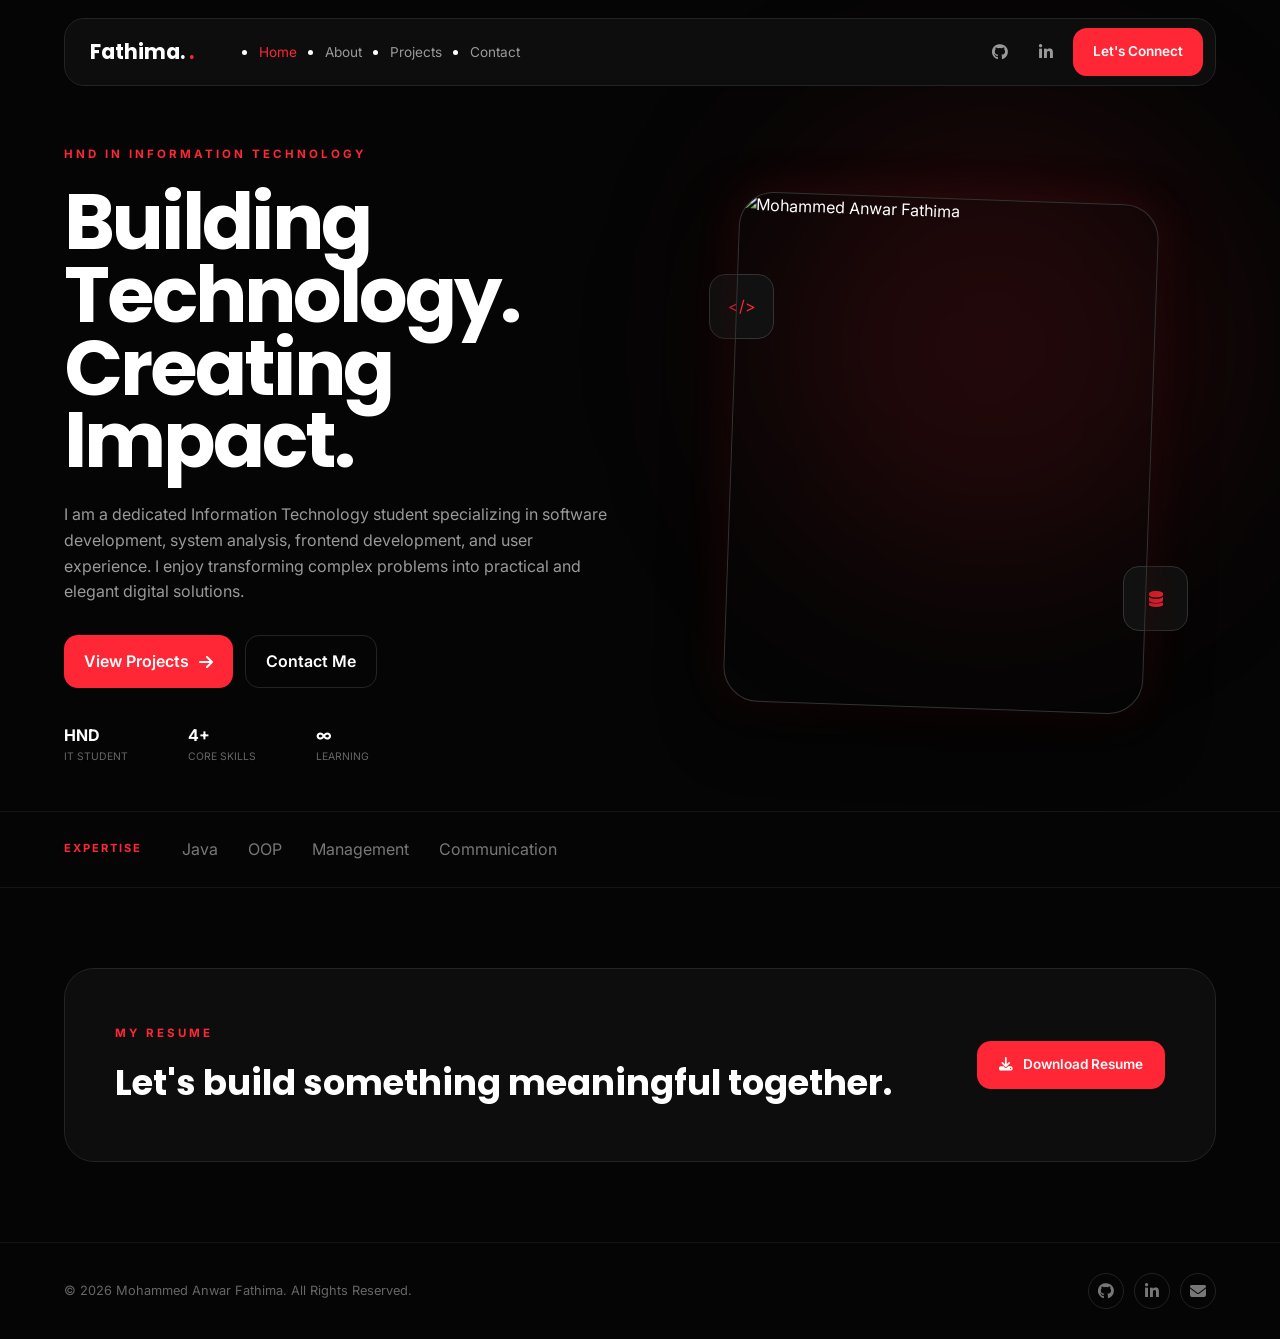
==== index.html @ 5580574d "Add files via upload" ====
<!DOCTYPE html>
<html lang="en">

<head>
    <meta charset="UTF-8">

    <meta
        name="viewport"
        content="width=device-width, initial-scale=1.0"
    >

    <meta
        name="description"
        content="Mohammed Anwar Fathima - HND IT Student and Aspiring Software Developer"
    >

    <meta
        name="author"
        content="Mohammed Anwar Fathima"
    >

    <title>Mohammed Anwar Fathima | Portfolio</title>

    <!-- Google Fonts -->
    <link
        rel="preconnect"
        href="https://fonts.googleapis.com"
    >

    <link
        rel="preconnect"
        href="https://fonts.gstatic.com"
        crossorigin
    >

    <link
        href="https://fonts.googleapis.com/css2?family=Inter:wght@400;500;600;700;800&family=Poppins:wght@400;500;600;700;800&display=swap"
        rel="stylesheet"
    >

    <!-- Font Awesome -->
    <link
        rel="stylesheet"
        href="https://cdnjs.cloudflare.com/ajax/libs/font-awesome/6.5.2/css/all.min.css"
    >

    <!-- Main CSS -->
    <link
        rel="stylesheet"
        href="style.css"
    >
</head>

<body>

    <!-- ==============================
         PAGE LOADER
    =============================== -->
    <div class="page-loader" id="pageLoader">
        <div class="loader-circle"></div>
    </div>


    <!-- ==============================
         NAVIGATION
    =============================== -->
    <header class="header">

        <nav class="navbar container">

            <!-- Logo -->
            <a
                href="index.html"
                class="logo"
            >
                <span>Fathima.</span>
            </a>


            <!-- Navigation Links -->
            <ul class="nav-links">

                <li>
                    <a
                        href="index.html"
                        class="active"
                    >
                        Home
                    </a>
                </li>

                <li>
                    <a href="about.html">
                        About
                    </a>
                </li>

                <li>
                    <a href="projects.html">
                        Projects
                    </a>
                </li>

                <li>
                    <a href="contact.html">
                        Contact
                    </a>
                </li>

            </ul>


            <!-- Navigation Actions -->
            <div class="nav-actions">

                <a
                    href="https://github.com/Fathima-TechHub"
                    target="_blank"
                    rel="noopener noreferrer"
                    class="nav-icon"
                    aria-label="GitHub"
                >
                    <i class="fa-brands fa-github"></i>
                </a>

                <a
                    href="https://linkedin.com/in/fathima-anwar-8b2b6a3a7"
                    target="_blank"
                    rel="noopener noreferrer"
                    class="nav-icon"
                    aria-label="LinkedIn"
                >
                    <i class="fa-brands fa-linkedin-in"></i>
                </a>

<a
    href="https://mail.google.com/mail/?view=cm&fs=1&to=mohamedanwarfathima@gmail.com"
    target="_blank"
    rel="noopener noreferrer"
    class="connect-btn"
>
    Let's Connect
</a>
            </div>


            <!-- Mobile Menu Button -->
            <button
                class="menu-toggle"
                id="menuToggle"
                aria-label="Open navigation menu"
            >
                <i class="fa-solid fa-bars"></i>
            </button>

        </nav>

    </header>


    <!-- ==============================
         MOBILE MENU
    =============================== -->
    <div
        class="mobile-menu"
        id="mobileMenu"
    >

        <a href="index.html">
            Home
        </a>

        <a href="about.html">
            About
        </a>

        <a href="projects.html">
            Projects
        </a>

        <a href="contact.html">
            Contact
        </a>

        <a
            href="mohamedanwarfathima@gmail.com"
            class="mobile-connect"
        >
            Let's Connect
        </a>

    </div>


    <!-- ==============================
         HERO SECTION
    =============================== -->
    <main>

        <section class="hero">

            <div class="hero-bg-glow"></div>

            <div class="hero-bg-line"></div>

            <div class="container hero-container">

                <!-- LEFT CONTENT -->
                <div class="hero-content">

                    <span class="eyebrow">
                        HND IN INFORMATION TECHNOLOGY
                    </span>


                    <h1>

                        <span>Building</span>

                        <span>Technology.</span>

                        <span>Creating</span>

                        <span>Impact.</span>

                    </h1>


                    <p class="hero-description">

                        I am a dedicated Information Technology student
                        specializing in software development, system analysis,
                        frontend development, and user experience. I enjoy
                        transforming complex problems into practical and
                        elegant digital solutions.

                    </p>


                    <!-- HERO BUTTONS -->
                    <div class="hero-buttons">

                        <a
                            href="projects.html"
                            class="btn btn-primary"
                        >

                            <span>
                                View Projects
                            </span>

                            <i class="fa-solid fa-arrow-right"></i>

                        </a>


                        <a
                            href="contact.html"
                            class="btn btn-secondary"
                        >

                            <span>
                                Contact Me
                            </span>

                        </a>

                    </div>


                    <!-- QUICK STATS -->
                    <div class="hero-stats">

                        <div class="stat">

                            <span class="stat-number">
                                HND
                            </span>

                            <span class="stat-label">
                                IT STUDENT
                            </span>

                        </div>


                        <div class="stat-divider"></div>


                        <div class="stat">

                            <span class="stat-number">
                                4+
                            </span>

                            <span class="stat-label">
                                CORE SKILLS
                            </span>

                        </div>


                        <div class="stat-divider"></div>


                        <div class="stat">

                            <span class="stat-number">
                                ∞
                            </span>

                            <span class="stat-label">
                                LEARNING
                            </span>

                        </div>

                    </div>

                </div>


                <!-- RIGHT CONTENT -->
                <div class="hero-visual">

                    <div class="photo-decoration"></div>


                    <!-- CODE ICON -->
                    <div class="floating-card code-card">

                        <span>
                            &lt;/&gt;
                        </span>

                    </div>


                    <!-- DATABASE ICON -->
                    <div class="floating-card database-card">

                        <i class="fa-solid fa-database"></i>

                    </div>


                    <!-- MAIN PHOTO -->
                    <div class="profile-image-wrapper">

                        <div class="profile-glow"></div>

                        <img
                            src="assets/Avatar.png.png"
                            alt="Mohammed Anwar Fathima"
                            class="profile-image"
                        >

                    </div>


                    <!-- SMALL ORBIT -->
                    <div class="orbit orbit-one"></div>

                    <div class="orbit orbit-two"></div>

                </div>

            </div>

        </section>


        <!-- ==============================
             SKILLS PREVIEW
        =============================== -->
        <section class="skills-strip">

            <div class="container skills-container">

                <span class="skills-title">
                    EXPERTISE
                </span>

                <div class="skills-list">

                    <span>
                        Java
                    </span>

                    <span>
                        OOP
                    </span>

                    <span>
                        Management
                    </span>

                    <span>
                        Communication
                    </span>

                </div>

            </div>

        </section>


        <!-- ==============================
             RESUME CTA
        =============================== -->
        <section class="resume-section">

            <div class="container resume-container">

                <div>

                    <span class="section-tag">
                        MY RESUME
                    </span>

                    <h2>
                        Let's build something
                        meaningful together.
                    </h2>

                </div>


                <a
                    href="assets/M A Fathima SE Resume.pdf"
                    class="resume-btn"
                    download
                >

                    <i class="fa-solid fa-download"></i>

                    <span>
                        Download Resume
                    </span>

                </a>

            </div>

        </section>

    </main>


    <!-- ==============================
         FOOTER
    =============================== -->
    <footer class="footer">

        <div class="container footer-container">

            <p>
                ©
                <span id="currentYear"></span>
                Mohammed Anwar Fathima.
                All Rights Reserved.
            </p>


            <div class="footer-socials">

                <a
                    href="https://github.com/Fathima-TechHub"
                    target="_blank"
                    rel="noopener noreferrer"
                    aria-label="GitHub"
                >
                    <i class="fa-brands fa-github"></i>
                </a>

                <a
                    href="https://linkedin.com/in/fathima-anwar-8b2b6a3a7"
                    target="_blank"
                    rel="noopener noreferrer"
                    aria-label="LinkedIn"
                >
                    <i class="fa-brands fa-linkedin-in"></i>
                </a>

                <a
                    href="mailto:mohamedanwarfathima@gmail.com"
                    aria-label="Email"
                >
                    <i class="fa-solid fa-envelope"></i>
                </a>

            </div>

        </div>

    </footer>


    <!-- Main JavaScript -->
    <script src="script.js"></script>

</body>

</html>
---- style.css ----
/* =========================================
   RESET & GLOBAL SETTINGS
========================================= */

* {
    margin: 0;
    padding: 0;
    box-sizing: border-box;
}

html {
    scroll-behavior: smooth;
}

body {
    background: #050505;
    color: #ffffff;
    font-family: "Inter", sans-serif;
    line-height: 1.6;
}

a {
    color: inherit;
    text-decoration: none;
}

button,
input,
textarea {
    font: inherit;
}

.container {
    width: 90%;
    max-width: 1250px;
    margin: auto;
}

:root {
    --red: #ff2635;
    --red-light: #ff4652;
    --black: #050505;
    --card: #0d0d0d;
    --border: #242424;
    --gray: #999999;
    --dark-gray: #666666;
}


/* =========================================
   NAVBAR
========================================= */

.header {
    position: fixed;
    top: 18px;
    width: 100%;
    z-index: 100;
}

.navbar {
    height: 68px;
    display: flex;
    align-items: center;
    padding: 0 12px 0 25px;

    background: rgba(15, 15, 15, 0.9);
    border: 1px solid var(--border);
    border-radius: 20px;

    backdrop-filter: blur(12px);
}
/* Hide mobile navigation on desktop */

.mobile-menu,
.menu-toggle {
    display: none;
}

.logo {
    font-family: "Poppins", sans-serif;
    font-size: 1.3rem;
    font-weight: 700;
}

.logo::after {
    content: ".";
    color: var(--red);
}

.nav-links {
    display: flex;
    gap: 28px;
    margin-left: 65px;
}

.nav-links a {
    color: var(--gray);
    font-size: 0.85rem;
    transition: 0.3s;
}

.nav-links a:hover,
.nav-links a.active {
    color: var(--red);
}

.nav-actions {
    margin-left: auto;
    display: flex;
    align-items: center;
    gap: 8px;
}

.nav-icon {
    width: 38px;
    height: 38px;

    display: flex;
    align-items: center;
    justify-content: center;

    color: var(--gray);
    transition: 0.3s;
}

.nav-icon:hover {
    color: var(--red);
}

.connect-btn {
    padding: 13px 20px;

    background: var(--red);
    border-radius: 14px;

    font-size: 0.85rem;
    font-weight: 600;

    transition: 0.3s;
}

.connect-btn:hover {
    background: var(--red-light);
    transform: translateY(-2px);
}


/* =========================================
   GENERAL PAGE HERO
========================================= */

.hero,
.about-page {
    padding: 140px 0 45px;
    position: relative;
}

.projects-hero {
    padding: 150px 0 25px;
    position: relative;
}

.hero::before,
.about-page::before,
.projects-hero::before,
.contact-page::before {
    content: "";

    position: absolute;

    width: 450px;
    height: 450px;

    right: 5%;
    top: 15%;

    background: rgba(255, 38, 53, 0.12);
    filter: blur(100px);

    border-radius: 50%;

    pointer-events: none;
}

.eyebrow,
.section-tag {
    color: var(--red);

    font-size: 0.72rem;
    font-weight: 700;

    letter-spacing: 3px;
}


/* =========================================
   HOME PAGE
========================================= */

.hero-container {
    display: grid;
    grid-template-columns: 1fr 1fr;

    gap: 50px;
    align-items: center;
}

.hero h1 {
    margin: 20px 0 25px;

    font-family: "Poppins", sans-serif;
    font-size: clamp(3.5rem, 6vw, 6rem);
    line-height: 0.95;

    letter-spacing: -3px;
}

.hero h1 span {
    display: block;
}

.hero-description {
    max-width: 650px;
    margin-bottom: 30px;

    color: var(--gray);
}

.hero-buttons {
    display: flex;
    gap: 12px;
}

.btn {
    display: inline-flex;
    align-items: center;
    gap: 10px;

    padding: 13px 20px;

    border-radius: 14px;

    font-weight: 600;

    transition: 0.3s;
}

.btn-primary {
    background: var(--red);
}

.btn-primary:hover {
    background: var(--red-light);
    transform: translateY(-3px);
}

.btn-secondary {
    border: 1px solid var(--border);
}

.btn-secondary:hover {
    color: var(--red);
    border-color: var(--red);
}

.hero-stats {
    display: flex;
    gap: 30px;
    margin-top: 35px;
}

.stat {
    display: flex;
    flex-direction: column;
}

.stat-number {
    font-weight: 700;
}

.stat-label {
    color: var(--dark-gray);
    font-size: 0.65rem;
}


/* =========================================
   HOME PHOTO
========================================= */

.hero-visual {
    position: relative;

    display: flex;
    justify-content: center;
    align-items: center;
}

.profile-image-wrapper {
    width: 420px;
    height: 510px;

    overflow: hidden;

    border: 1px solid #333;
    border-radius: 35px;

    transform: rotate(2deg);

    box-shadow:
        0 25px 60px rgba(0, 0, 0, 0.5),
        0 0 45px rgba(255, 38, 53, 0.12);

    transition: 0.5s;
}

.profile-image-wrapper:hover {
    transform: rotate(0) translateY(-8px);
}

.profile-image {
    width: 100%;
    height: 100%;

    object-fit: cover;
}

.floating-card {
    position: absolute;

    width: 65px;
    height: 65px;

    display: flex;
    justify-content: center;
    align-items: center;

    background: #111;
    border: 1px solid #333;
    border-radius: 16px;

    color: var(--red);

    animation: float 3s ease-in-out infinite;
}

.code-card {
    top: 15%;
    left: 8%;
}

.database-card {
    right: 5%;
    bottom: 15%;
    animation-delay: 1s;
}


/* =========================================
   SKILLS STRIP
========================================= */

.skills-strip {
    padding: 25px 0;

    border-top: 1px solid #151515;
    border-bottom: 1px solid #151515;
}

.skills-container {
    display: flex;
    align-items: center;
    gap: 40px;
}

.skills-title {
    color: var(--red);

    font-size: 0.7rem;
    font-weight: 700;

    letter-spacing: 2px;
}

.skills-list {
    display: flex;
    gap: 30px;

    color: #777777;
}


/* =========================================
   RESUME SECTION
========================================= */

.resume-section {
    padding: 80px 0;
}

.resume-container {
    display: flex;
    align-items: center;
    justify-content: space-between;

    padding: 50px;

    background: var(--card);
    border: 1px solid var(--border);
    border-radius: 30px;
}

.resume-container h2 {
    margin-top: 10px;

    font-family: "Poppins", sans-serif;
    font-size: 2.2rem;
}



/* =========================================
   ABOUT PAGE
========================================= */

.about-page h1,
.projects-hero h1,
.contact-page h1 {
    margin: 20px 0;

    font-family: "Poppins", sans-serif;
    font-size: clamp(3.5rem, 6vw, 6rem);
    line-height: 0.95;

    letter-spacing: -3px;
}

.about-page h1 span,
.contact-page h1 span {
    color: var(--red);
}

.about-intro,
.projects-hero p,
.contact-intro {
    max-width: 700px;
    color: var(--gray);
}

.about-section {
    padding: 35px 0;
}

.about-grid {
    display: grid;
    grid-template-columns: 0.8fr 1.2fr;
    gap: 40px;
    align-items: start;
}

.section-heading h2 {
    margin-top: 10px;

    font-family: "Poppins", sans-serif;
    font-size: 2.6rem;
}

.about-card,
.skill-card {
    padding: 30px;

    background: var(--card);
    border: 1px solid var(--border);
    border-radius: 24px;

    transition: 0.3s;
}

.about-card:hover,
.skill-card:hover {
    transform: translateY(-5px);
    border-color: var(--red);
}

.card-icon,
.skill-card i {
    color: var(--red);
    font-size: 1.5rem;
}

.about-card h3,
.skill-card h3 {
    margin: 12px 0;
    font-family: "Poppins", sans-serif;
}

.about-card p,
.skill-card p {
    color: var(--gray);
}

.card-year {
    display: inline-block;
    margin-top: 12px;
    color: var(--red);
}

.skills-grid {
    display: grid;
    grid-template-columns: repeat(2, 1fr);
    gap: 20px;
    margin-top: 30px;
}

.strengths,
.project-tags {
    display: flex;
    flex-wrap: wrap;
    gap: 10px;
    margin-top: 25px;
}

.strengths span,
.project-tags span {
    padding: 8px 14px;

    border: 1px solid #292929;
    border-radius: 20px;

    color: #aaaaaa;
    font-size: 0.8rem;
}


/* =========================================
   CAREER GOAL
========================================= */

.goal-section {
    padding: 35px 0 70px;
}

.goal-container {
    padding: 50px;

    background: var(--card);
    border: 1px solid var(--border);
    border-radius: 28px;
}

.goal-container h2 {
    margin: 12px 0;

    font-family: "Poppins", sans-serif;
    font-size: 3rem;
}

.goal-container p {
    max-width: 700px;
    margin-bottom: 25px;

    color: var(--gray);
}


/* =========================================
   PROJECTS PAGE
========================================= */

.projects-section {
    padding: 15px 0 100px;
}

.projects-layout {
    display: grid;
    grid-template-columns: 220px 1fr;

    gap: 30px;
    align-items: start;
}

.project-filters {
    padding: 20px;

    background: var(--card);
    border: 1px solid var(--border);
    border-radius: 20px;
}

.project-filters h3 {
    margin-bottom: 15px;
}

.filter-btn {
    width: 100%;

    display: flex;
    justify-content: space-between;

    padding: 10px;

    background: transparent;
    border: none;

    color: #888888;

    text-align: left;
    cursor: pointer;

    border-radius: 8px;
}

.filter-btn:hover,
.filter-btn.active {
    background: var(--red);
    color: #ffffff;
}

.projects-grid {
    display: grid;
    grid-template-columns: repeat(2, 1fr);
    gap: 20px;
}

.project-card {
    overflow: hidden;

    background: var(--card);
    border: 1px solid var(--border);
    border-radius: 22px;

    transition: 0.4s;
}

.project-card:hover {
    transform: translateY(-6px);
    border-color: rgba(255, 38, 53, 0.5);
}

.project-image {
    height: 160px;

    display: flex;
    align-items: center;
    justify-content: center;

    position: relative;

    background:
        linear-gradient(
            135deg,
            #1c0507,
            #111111
        );
}

.project-icon {
    font-size: 2.3rem;
    color: var(--red);
}

.project-category {
    position: absolute;
    top: 12px;
    left: 14px;

    color: var(--red);
    font-size: 0.7rem;
}

.project-content {
    padding: 22px;
}

.project-module {
    color: var(--red);
    font-size: 0.65rem;
    font-weight: 700;
}

.project-content h2 {
    margin: 8px 0;

    font-family: "Poppins", sans-serif;
    font-size: 1.25rem;
}

.project-content p {
    color: var(--gray);
    font-size: 0.9rem;
}

.project-link {
    display: inline-flex;
    gap: 8px;

    margin-top: 18px;

    font-size: 0.85rem;
}

.project-link:hover {
    color: var(--red);
}


/* =========================================
   CONTACT PAGE
========================================= */

.contact-page {
    min-height: auto;
    padding: 150px 0 80px;
}

.contact-grid {
    display: grid;
    grid-template-columns: 0.8fr 1.2fr;

    gap: 35px;
    margin-top: 20px;

    align-items: start;
}
.contact-info {
    display: grid;
    gap: 15px;
}

.contact-item {
    display: flex;
    align-items: center;
    gap: 15px;

    padding: 20px;

    background: var(--card);
    border: 1px solid var(--border);
    border-radius: 18px;

    transition: 0.3s;
}

.contact-item:hover {
    border-color: var(--red);
    transform: translateX(5px);
}

.contact-icon {
    color: var(--red);
    font-size: 1.4rem;
}

.contact-item span {
    display: block;

    color: var(--dark-gray);
    font-size: 0.75rem;
}

.contact-item a,
.contact-item p {
    color: #dddddd;
}

.contact-form {
    padding: 30px;

    background: var(--card);
    border: 1px solid var(--border);
    border-radius: 24px;
}

.form-group {
    margin-bottom: 18px;
}

.form-group label {
    display: block;
    margin-bottom: 7px;

    color: #aaaaaa;
    font-size: 0.8rem;
}

.form-group input,
.form-group textarea {
    width: 100%;

    padding: 13px;

    background: #090909;

    border: 1px solid #292929;
    border-radius: 10px;

    color: #ffffff;

    outline: none;
}

.form-group input:focus,
.form-group textarea:focus {
    border-color: var(--red);
}
/* =========================================
   CONTACT PAGE FIX
========================================= */

.contact-page {
    min-height: auto;
    padding: 150px 0 80px;
}

.contact-page .container {
    position: relative;
    z-index: 2;
}

.contact-page h1 {
    margin: 18px 0 22px;
    font-size: 5.2rem;
    line-height: 0.95;
}

.contact-intro {
    margin-bottom: 35px;
    line-height: 1.8;
}

.contact-grid {
    margin-top: 20px;
    gap: 35px;
}

.contact-info {
    gap: 18px;
}

.contact-item {
    padding: 22px;
}
/* Resume Section */
resume-btn {
    display: inline-flex;
    align-items: center;
    gap: 10px;

    padding: 13px 20px;

    background: var(--red);
    color: #ffffff;

    border-radius: 14px;

    font-size: 0.85rem;
    font-weight: 600;

    transition: 0.3s;
}

.resume-btn:hover {
    background: var(--red-light);
    transform: translateY(-2px);
}

/* =========================================
   DOWNLOAD RESUME BUTTON
========================================= */

.resume-btn {
    display: inline-flex !important;
    align-items: center;
    justify-content: center;
    gap: 10px;

    padding: 13px 22px !important;

    background: #ff2635 !important;
    color: #ffffff !important;

    border: none !important;
    border-radius: 14px !important;

    font-family: "Inter", sans-serif;
    font-size: 0.85rem;
    font-weight: 600;

    cursor: pointer;

    transition: 0.3s ease;
}

.resume-btn:hover {
    background: #ff4652 !important;
    transform: translateY(-2px);
    box-shadow: 0 8px 20px rgba(255, 38, 53, 0.25);
}
/* =========================================
   FOOTER
========================================= */

.footer {
    padding: 30px 0;

    border-top: 1px solid #151515;
}

.footer-container {
    display: flex;
    align-items: center;
    justify-content: space-between;
}

.footer p {
    color: #666666;
    font-size: 0.8rem;
}

.footer-socials {
    display: flex;
    gap: 10px;
}

.footer-socials a {
    width: 36px;
    height: 36px;

    display: flex;
    align-items: center;
    justify-content: center;

    border: 1px solid #222222;
    border-radius: 50%;

    color: #777777;

    transition: 0.3s;
}

.footer-socials a:hover {
    color: var(--red);
    border-color: var(--red);
}


/* =========================================
   ANIMATIONS
========================================= */

.hero-content,
.about-container,
.projects-hero,
.contact-page > .container {
    animation: fadeUp 0.8s ease;
}

@keyframes fadeUp {
    from {
        opacity: 0;
        transform: translateY(25px);
    }

    to {
        opacity: 1;
        transform: translateY(0);
    }
}

@keyframes float {
    50% {
        transform: translateY(-10px);
    }
}


/* =========================================
   RESPONSIVE
========================================= */

@media (max-width: 900px) {

    .hero-container,
    .about-grid,
    .contact-grid,
    .projects-layout {
        grid-template-columns: 1fr;
    }

    .projects-grid,
    .skills-grid {
        grid-template-columns: 1fr;
    }

    .profile-image-wrapper {
        width: 360px;
        height: 450px;
    }

    .nav-links {
        gap: 15px;
        margin-left: 25px;
    }
}
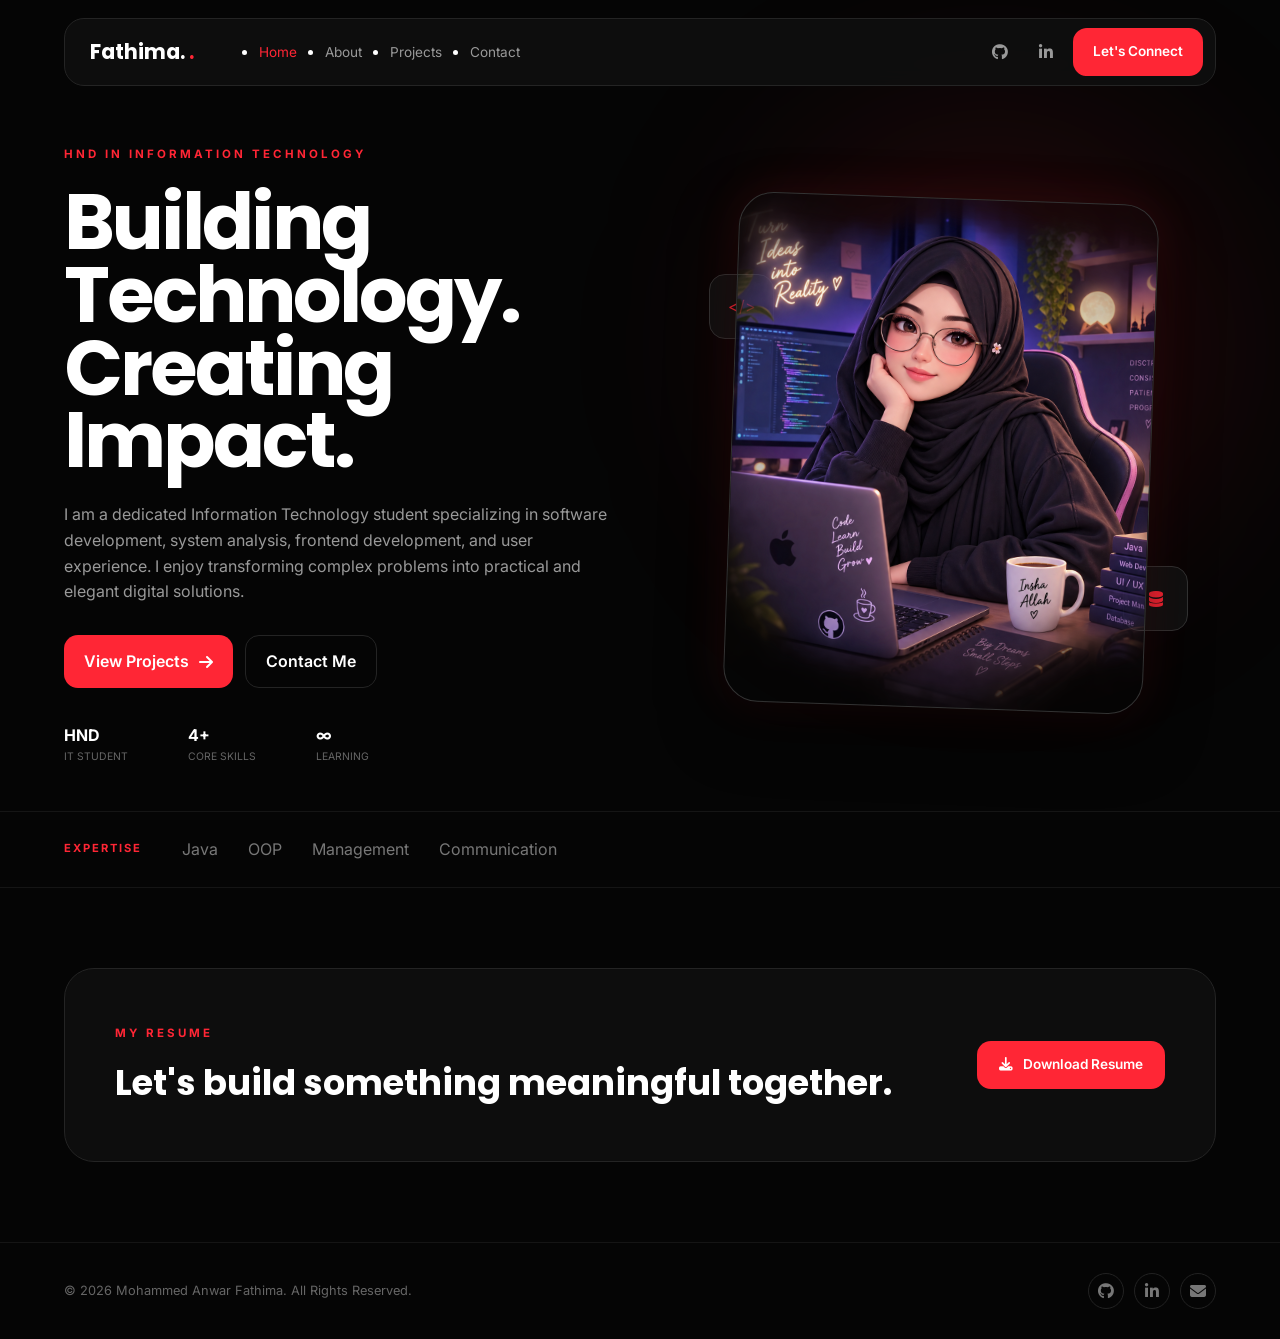
==== commit 233e2896: "Add files via upload" ====
--- a/index.html
+++ b/index.html
@@ -183,7 +183,7 @@
         </a>
 
         <a
-            href="mohamedanwarfathima@gmail.com"
+            href="mailto:mohamedanwarfathima@gmail.com"
             class="mobile-connect"
         >
             Let's Connect
@@ -350,7 +350,7 @@
                         <div class="profile-glow"></div>
 
                         <img
-                            src="assets/Avatar.png.png"
+                            src="Avatar.png.png"
                             alt="Mohammed Anwar Fathima"
                             class="profile-image"
                         >
@@ -428,7 +428,7 @@
 
 
                 <a
-                    href="assets/M A Fathima SE Resume.pdf"
+                    href="M A Fathima SE Resume.pdf"
                     class="resume-btn"
                     download
                 >
